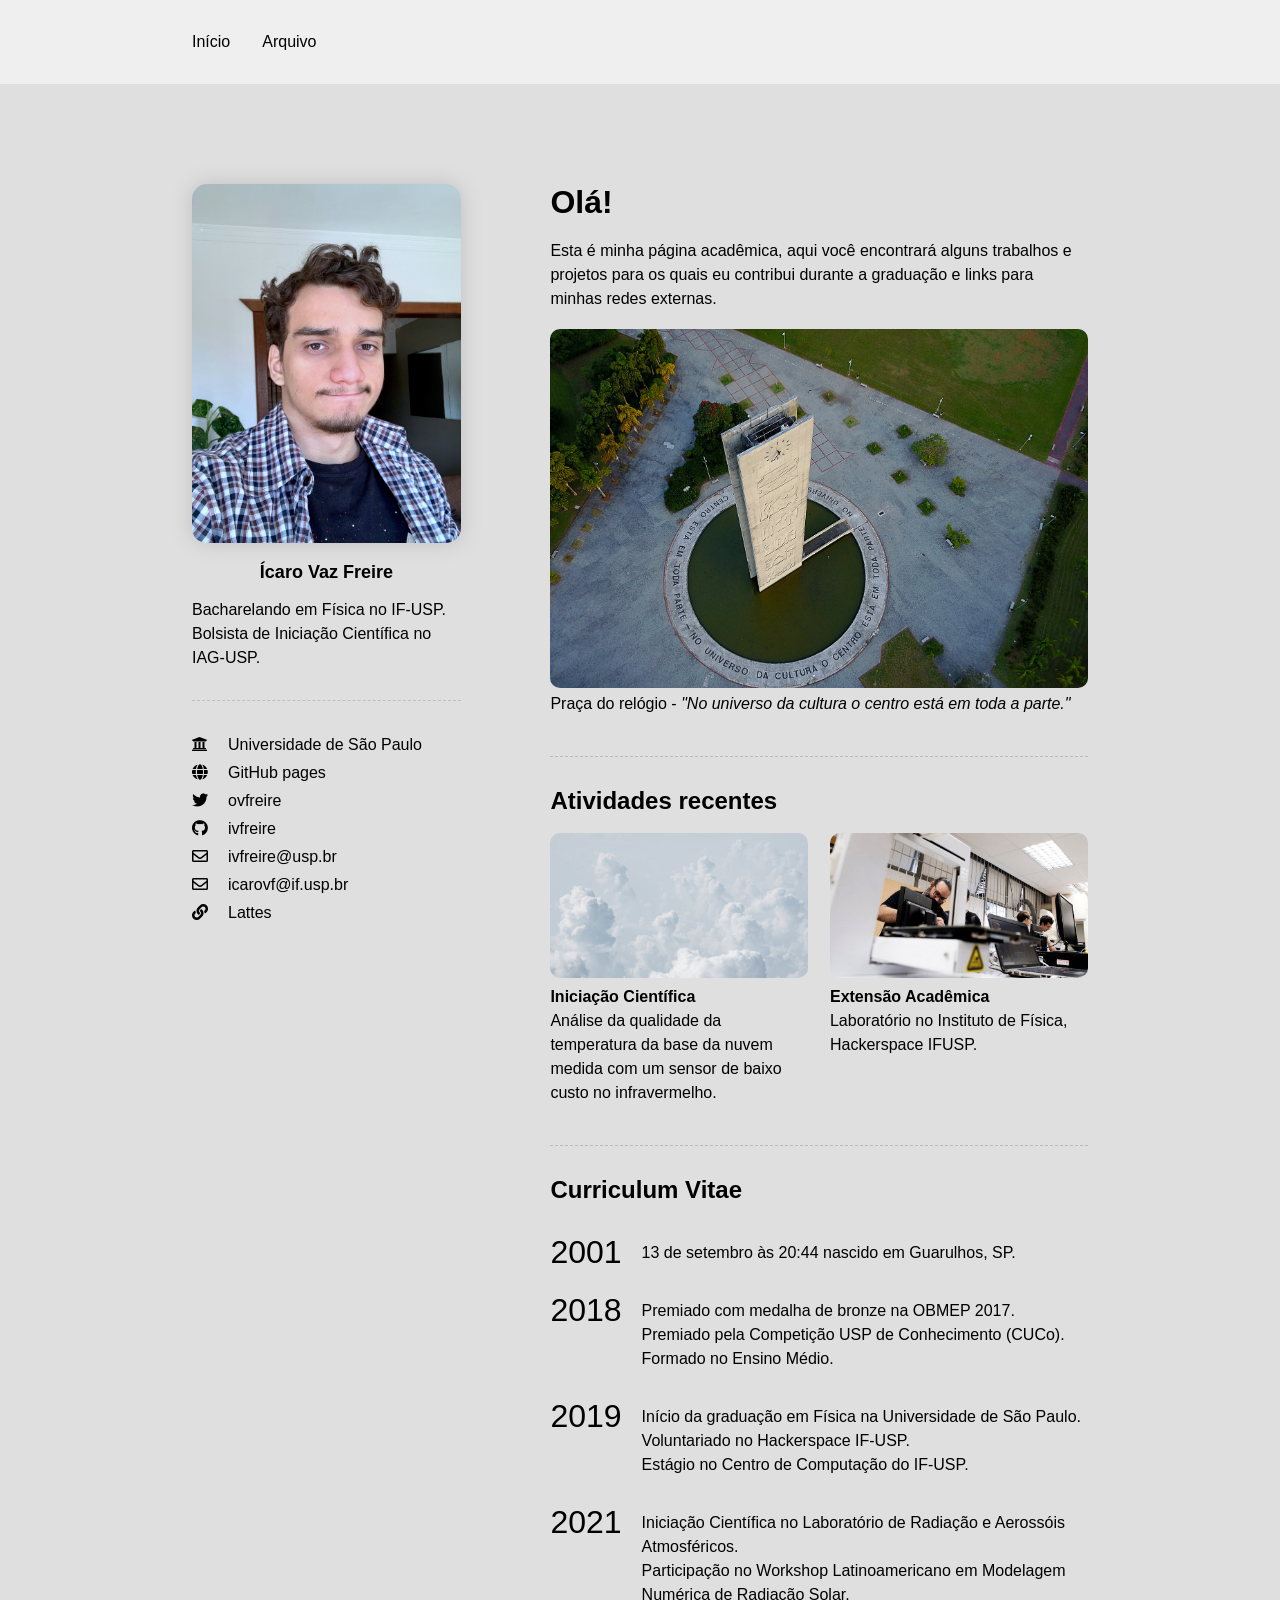
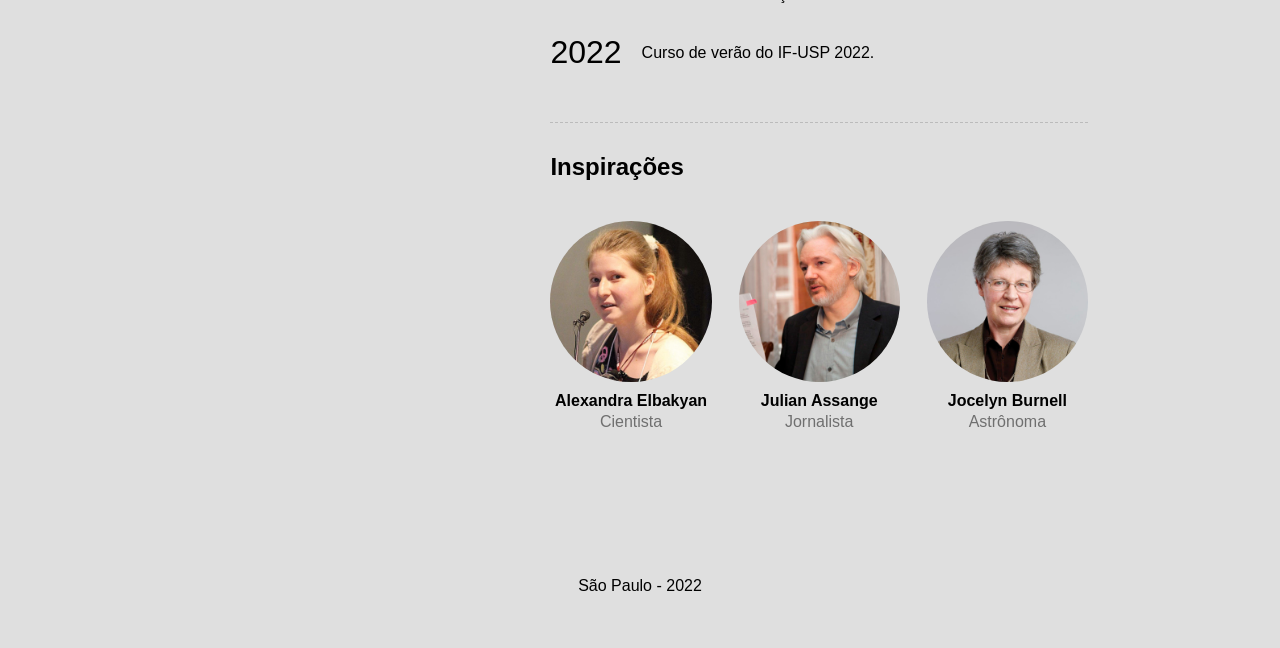
==== index.html @ 35e3eb3f "update" ====
<!DOCTYPE html>
<html lang="pt">
<head>
	<meta charset="UTF-8">
	<meta http-equiv="X-UA-Compatible" content="IE=edge">
	<meta name="viewport" content="width=device-width, initial-scale=1.0">
	<meta name="description" content="Homepage acadêmica de Ícaro Vaz Freire no Instituto de Física da Universidade de São Paulo.">
	<title>Ícaro Freire</title>
	<link rel="stylesheet" href="css/style.css">
	<link rel="stylesheet" href="css/homepage.css">
	<link rel="stylesheet" href="https://use.fontawesome.com/releases/v5.15.4/css/all.css" integrity="sha384-DyZ88mC6Up2uqS4h/KRgHuoeGwBcD4Ng9SiP4dIRy0EXTlnuz47vAwmeGwVChigm" crossorigin="anonymous">
</head>
<body>
	<div class="page">
		<nav class='navigation'>
			<div class='column'>
				<ul class='menu'>
					<a href='$domain'><li>Início</li></a>
					<a href='$domain/archive'><li>Arquivo</li></a>
				</ul>
				<!-- <a href='$domain/en'>English</a> -->
			</div>
		</nav>
		<div class="column">
			<div class="container">
				<div class="left">
					<div class="menu">
						<div class="gadget profile">
							<div class="picture"><img src="images/profile.jpg" alt="icaro vaz freire"></div>
							<div class="name"><span>Ícaro Vaz Freire</span></div>
							<div class="description"><p>Bacharelando em Física no IF-USP.<br>Bolsista de Iniciação Científica no IAG-USP.</p></div>
						</div>
						<div class="gadget socials">
							<ul class="socials">
								<a href="https://www5.usp.br/"><li><i class="fas fa-university"></i>Universidade de São Paulo</li></a>
								<a href="https://ivfreire.github.io/"><li><i class="fas fa-globe"></i>GitHub pages</li></a>
								<a href="https://twitter.com/ovfreire"><li><i class="fab fa-twitter"></i>ovfreire</li></a>
								<a href="https://github.com/ivfreire"><li><i class="fab fa-github"></i>ivfreire</li></a>
								<a href="mailto:ivfreire@usp.br"><li><i class="far fa-envelope"></i>ivfreire@usp.br</li></a>
								<a href="mailto:icarovf@if.usp.br"><li><i class="far fa-envelope"></i>icarovf@if.usp.br</li></a>
								<a href="http://lattes.cnpq.br/2108666866605794"><li><i class="fas fa-link"></i>Lattes</li></a>
							</ul>
						</div>
					</div>
				</div>
				<div class="right">
					<div class="gadget header">
						<h1>Olá!</h1><br>
						<p>Esta é minha página acadêmica, aqui você encontrará alguns trabalhos e projetos para os quais eu contribui durante a graduação e links para minhas redes externas.</p><br>
						<img src="images/clocksquare.jpg" alt="praça do relógio">
						<p>Praça do relógio - <i>"No universo da cultura o centro está em toda a parte."</i></p>
					</div>
					<div class="gadget activities">
						<h2>Atividades recentes</h2><br>
						<div class="holder">
							<a href="#"><div class="activity">
								<img src="projects/lraa/header.jpg">
								<span>Iniciação Científica</span>
								<p>Análise da qualidade da temperatura da base da nuvem medida com um sensor de baixo custo no infravermelho.</p>
							</div></a>
							<a href="https://www2.if.usp.br/~hackersp"><div class="activity">
								<img src="projects/hackerspace/header.jpg">
								<span>Extensão Acadêmica</span>
								<p>Laboratório no Instituto de Física, Hackerspace IFUSP.</p>
							</div></a>
						</div>
					</div>
					<div class="gadget cv">
						<h2>Curriculum Vitae</h2>
						<div id="cv">
							<div class="year">
								<div class="marker"><span>2001</span></div>
								<div class="text">
									<ul>
										<li><p>13 de setembro às 20:44 nascido em Guarulhos, SP.</p></li>
									</ul>
								</div>
							</div>
							<div class="year">
								<div class="marker"><span>2018</span></div>
								<div class="text">
									<ul>
										<li><p>Premiado com medalha de bronze na OBMEP 2017.</p></li>
										<li><p>Premiado pela Competição USP de Conhecimento (CUCo).</p></li>
										<li><p>Formado no Ensino Médio.</p></li>
									</ul>
								</div>
							</div>
							<div class="year">
								<div class="marker"><span>2019</span></div>
								<div class="text">
									<ul>
										<li><p>Início da graduação em Física na Universidade de São Paulo.</p></li>
										<li><p>Voluntariado no Hackerspace IF-USP.</p></li>
										<li><p>Estágio no Centro de Computação do IF-USP.</p></li>
									</ul>
								</div>
							</div>
							<div class="year">
								<div class="marker"><span>2021</span></div>
								<div class="text">
									<ul>
										<li><p>Iniciação Científica no Laboratório de Radiação e Aerossóis Atmosféricos.</p></li>
										<li><p>Participação no Workshop Latinoamericano em Modelagem Numérica de Radiação Solar.</p></li>
									</ul>
								</div>
							</div>
							<div class="year">
								<div class="marker"><span>2022</span></div>
								<div class="text">
									<ul>
										<li><p>Curso de verão do IF-USP 2022.</p></li>
									</ul>
								</div>
							</div>
						</div>
					</div>
					<div class="gadget inpirations">
						<h2>Inspirações</h2>
						<div class="inspiring">
							<div>
								<img src="images/people/alexandra.jpg">
								<span>Alexandra Elbakyan</span>
								<p>Cientista</p>
							</div>
							<div>
								<img src="images/people/julian.jpg">
								<span>Julian Assange</span>
								<p>Jornalista</p>
							</div>
							<div>
								<img src="images/people/jocelyn.jpg">
								<span>Jocelyn Burnell</span>
								<p>Astrônoma</p>
							</div>
						</div>
					</div>
				</div>
			</div>
		</div>
		<footer>
			<div class='column'>
				<div class='bottom-bar'>
					<p>São Paulo - 2022</p>
				</div>
			</div>
		</footer>
	</div>
	<script src="https://code.jquery.com/jquery-3.6.0.js" integrity="sha256-H+K7U5CnXl1h5ywQfKtSj8PCmoN9aaq30gDh27Xc0jk=" crossorigin="anonymous"></script>
	<script src="js/cmd.js"></script>
	<script src="js/index.js"></script>
</body>
</html>
---- css/style.css ----
* {
	margin: 0;
	padding: 0;
	font-family: -apple-system, BlinkMacSystemFont, 'Segoe UI', Roboto, Oxygen, Ubuntu, Cantarell, 'Open Sans', 'Helvetica Neue', sans-serif;
}

body { background-color: #DFDFDF; }

p, a {
	font-size: 16px;
	line-height: 24px;
}

div.page { width: 100%; }


div.column {
	width: 70%;
	padding: 0 15%;
}

nav.navigation {
	background-color: #EFEFEF;
	padding: 30px 0;
}


nav.navigation div.column {
	display: flex;
	flex-flow: row wrap;
	justify-content: space-between;
}

nav.navigation ul.menu {
	display: flex;
	list-style-type: none;
}

nav.navigation a { text-decoration: none; color: #000000; }
nav.navigation a:hover { text-decoration: underline; }
nav.navigation ul.menu li { padding: 0 32px; }
nav.navigation ul.menu li:first-child { padding-left: 0; }

div.container {
	width: 100%;
	display: flex;
	flex-flow: row wrap;
	justify-content: space-between;
	padding: 100px 0;
}

div.container > div.left { width: 30%; }
div.container > div.right { width: 60%; }

div.container img { width: 100%; border-radius: 10px; }

footer {
	padding: 10px 0 50px 0;
	text-align: center;
}

@media screen and (max-width: 1200px) {
	div.column { width: 90%; padding: 0 5%; }
	div.container { padding-top: 5%; }
	div.container > div.left { width: 35%; }
}

@media screen and (max-width: 624px) {
	div.column { width: 80%; padding: 0 10%; }
	div.container { flex-flow: column; padding: 10% 0 0 0; }
	div.container > div.left { width: 100%; }
	div.container > div.right { width: 100%; padding: 0; }
}
---- css/homepage.css ----
div.right div.gadget {
	margin-top: 40px;
	padding-top: 30px;
	border-top: 1px dashed #bbb;
}
div.right div.gadget:first-of-type { margin-top: 0; padding-top: 0; border-top: hidden; }

div.menu {
	width: 100%;
	display: flex;
	flex-direction: column;
}

div.menu > div.gadget {
	width: 100%;
	padding: 30px 0;
	border-bottom: 1px dashed #BFBFBF;
}
div.menu > div.gadget:first-of-type { padding-top: 0;  }
div.menu > div.gadget:last-of-type { border-bottom: 0; }

div.profile div.picture img {
	width: 100%;
	box-shadow: #BFBFBF 0 0 20px;
	border-radius: 15px;
}

div.profile div.name {
	text-align: center;
	padding: 15px 0;
}

div.profile div.name span {
	font-size: 18px;
	font-weight: bold;
}

div.socials ul.socials { list-style-type: none; }
div.socials ul.socials a { text-decoration: none; color: #000000;}
div.socials ul.socials a:hover { text-decoration: underline;}
div.socials ul.socials li {
	padding: 2px 0;
	font-size: 16px;
}

div.socials ul.socials li i {
	margin-right: 20px;
}

div.right > div.gadget { margin-bottom: 30px; }

div.header img { border-radius: 10px; }

div.activities div.holder {
	display: flex;
	justify-content: space-between;
}

div.activities div.holder a { width: 48%; text-decoration: none; color: black; }
div.activities div.holder a:hover { text-decoration: underline; }
div.activities div.holder div.activity span { font-weight: bold; }

div#cv {
	padding-top: 20px;
	width: 100%;
	display: flex;
	flex-direction: column;
}

div#cv div.year {
	width: 100%;
	display: flex;
	padding: 10px 0;
}

div#cv div.year div.marker {
	padding: 0 20px 0 0;
	font-size: 32px;
}

div#cv div.year div.text { padding: 7px 0; }
div#cv div.year div.text ul { list-style-type: none; }

div.inspiring {
	padding-top: 40px;
	width: 100%;
	display: flex;
	justify-content: space-between;
}

div.inspiring div {
	width: 30%;
	display: flex;
	flex-direction: column;
	text-align: center;
}

div.inspiring div img {
	border-radius: 100%;
	margin-bottom: 10px;
}

div.inspiring div span { font-weight: bold; }
div.inspiring div p { color: rgba(0, 0, 0, 0.5); }


@media screen and (max-width: 624px) {
	div.symbols img {
		width: 100%;
		height: auto;
		margin-bottom: 32px;
	}
	
	div.profile div.picture img { width: 100%; }
}
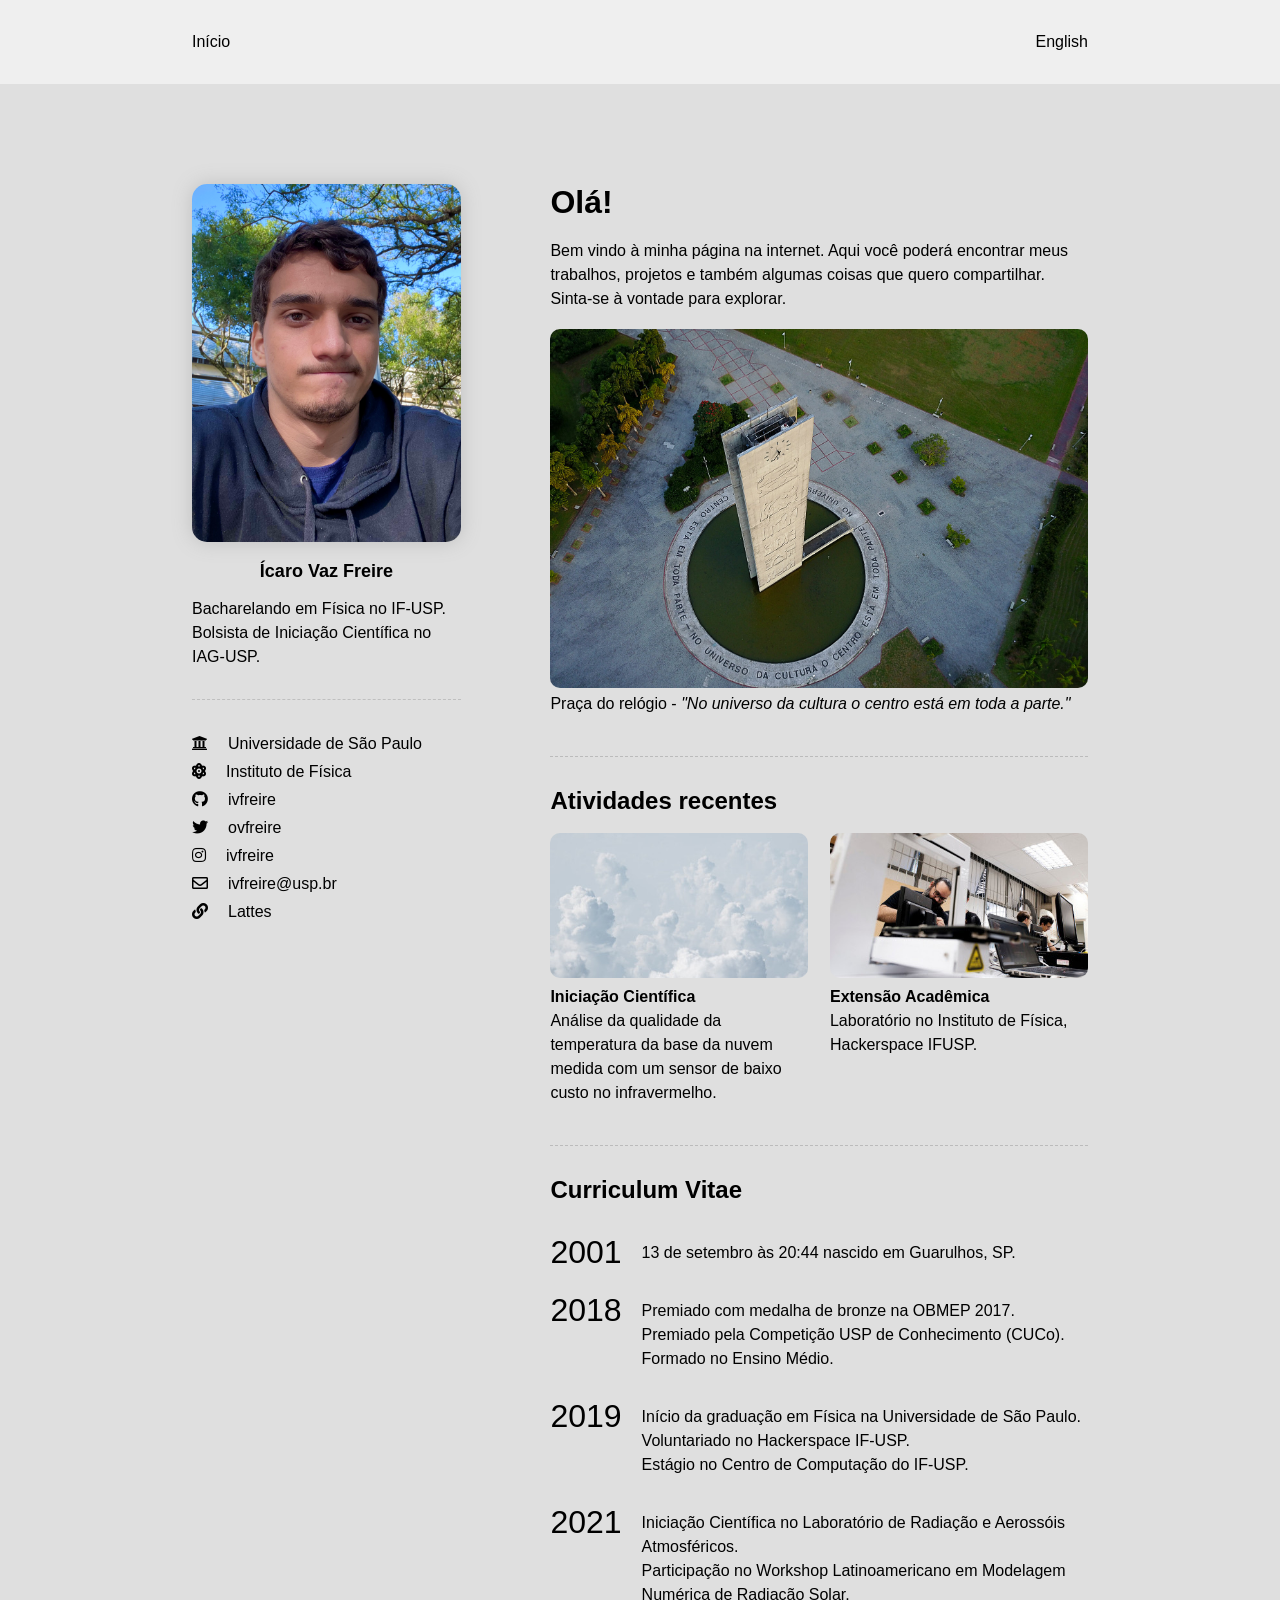
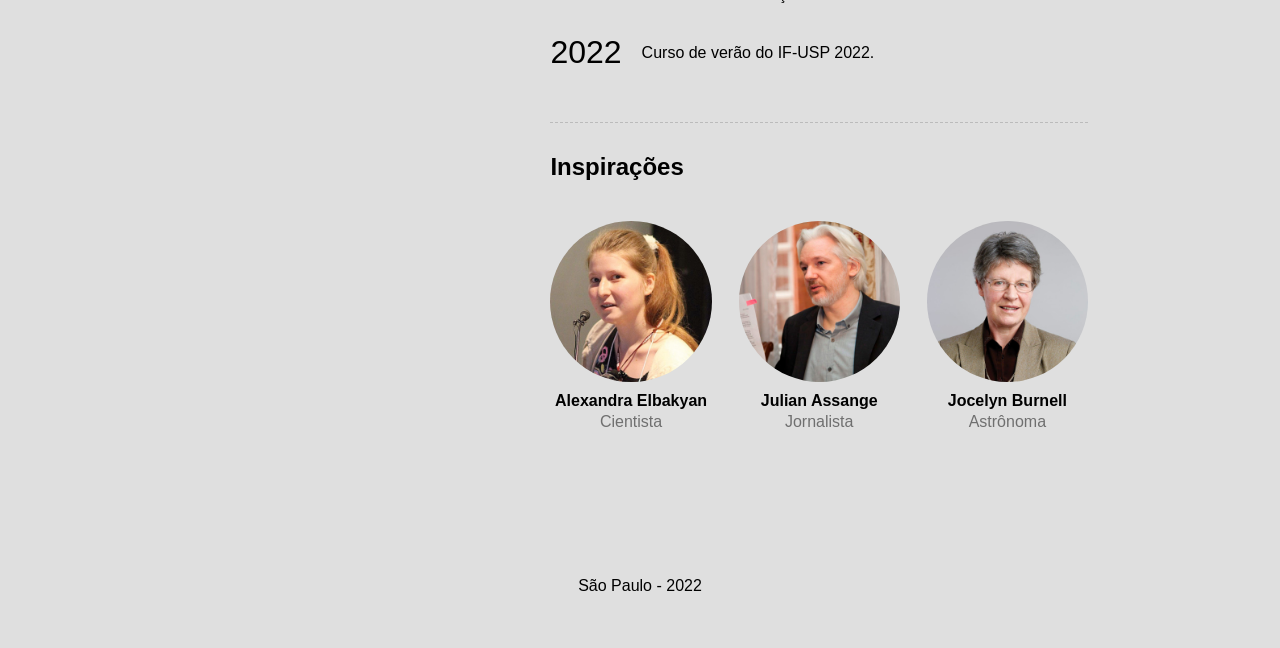
==== commit c425abf1: "new website" ====
--- a/index.html
+++ b/index.html
@@ -15,10 +15,9 @@
 		<nav class='navigation'>
 			<div class='column'>
 				<ul class='menu'>
-					<a href='$domain'><li>Início</li></a>
-					<a href='$domain/archive'><li>Arquivo</li></a>
+					<a href=''><li>Início</li></a>
 				</ul>
-				<!-- <a href='$domain/en'>English</a> -->
+				<a href='/en'>English</a>
 			</div>
 		</nav>
 		<div class="column">
@@ -33,11 +32,12 @@
 						<div class="gadget socials">
 							<ul class="socials">
 								<a href="https://www5.usp.br/"><li><i class="fas fa-university"></i>Universidade de São Paulo</li></a>
-								<a href="https://ivfreire.github.io/"><li><i class="fas fa-globe"></i>GitHub pages</li></a>
+								<a href="https://portal.if.usp.br/"><li><i class="fas fa-atom"></i>Instituto de Física</li></a>
+								<!-- <a href="https://ivfreire.github.io/"><li><i class="fas fa-globe"></i>GitHub pages</li></a> -->
+								<a href="https://github.com/ivfreire"><li><i class="fab fa-github"></i>ivfreire</li></a>
 								<a href="https://twitter.com/ovfreire"><li><i class="fab fa-twitter"></i>ovfreire</li></a>
-								<a href="https://github.com/ivfreire"><li><i class="fab fa-github"></i>ivfreire</li></a>
+								<a href="https://instagram.com/ivfreire"><li><i class="fab fa-instagram"></i>ivfreire</li></a>
 								<a href="mailto:ivfreire@usp.br"><li><i class="far fa-envelope"></i>ivfreire@usp.br</li></a>
-								<a href="mailto:icarovf@if.usp.br"><li><i class="far fa-envelope"></i>icarovf@if.usp.br</li></a>
 								<a href="http://lattes.cnpq.br/2108666866605794"><li><i class="fas fa-link"></i>Lattes</li></a>
 							</ul>
 						</div>
@@ -46,14 +46,14 @@
 				<div class="right">
 					<div class="gadget header">
 						<h1>Olá!</h1><br>
-						<p>Esta é minha página acadêmica, aqui você encontrará alguns trabalhos e projetos para os quais eu contribui durante a graduação e links para minhas redes externas.</p><br>
+						<p>Bem vindo à minha página na internet. Aqui você poderá encontrar meus trabalhos, projetos e também algumas coisas que quero compartilhar. Sinta-se à vontade para explorar.</p><br>
 						<img src="images/clocksquare.jpg" alt="praça do relógio">
 						<p>Praça do relógio - <i>"No universo da cultura o centro está em toda a parte."</i></p>
 					</div>
 					<div class="gadget activities">
 						<h2>Atividades recentes</h2><br>
 						<div class="holder">
-							<a href="#"><div class="activity">
+							<a href=""><div class="activity">
 								<img src="projects/lraa/header.jpg">
 								<span>Iniciação Científica</span>
 								<p>Análise da qualidade da temperatura da base da nuvem medida com um sensor de baixo custo no infravermelho.</p>
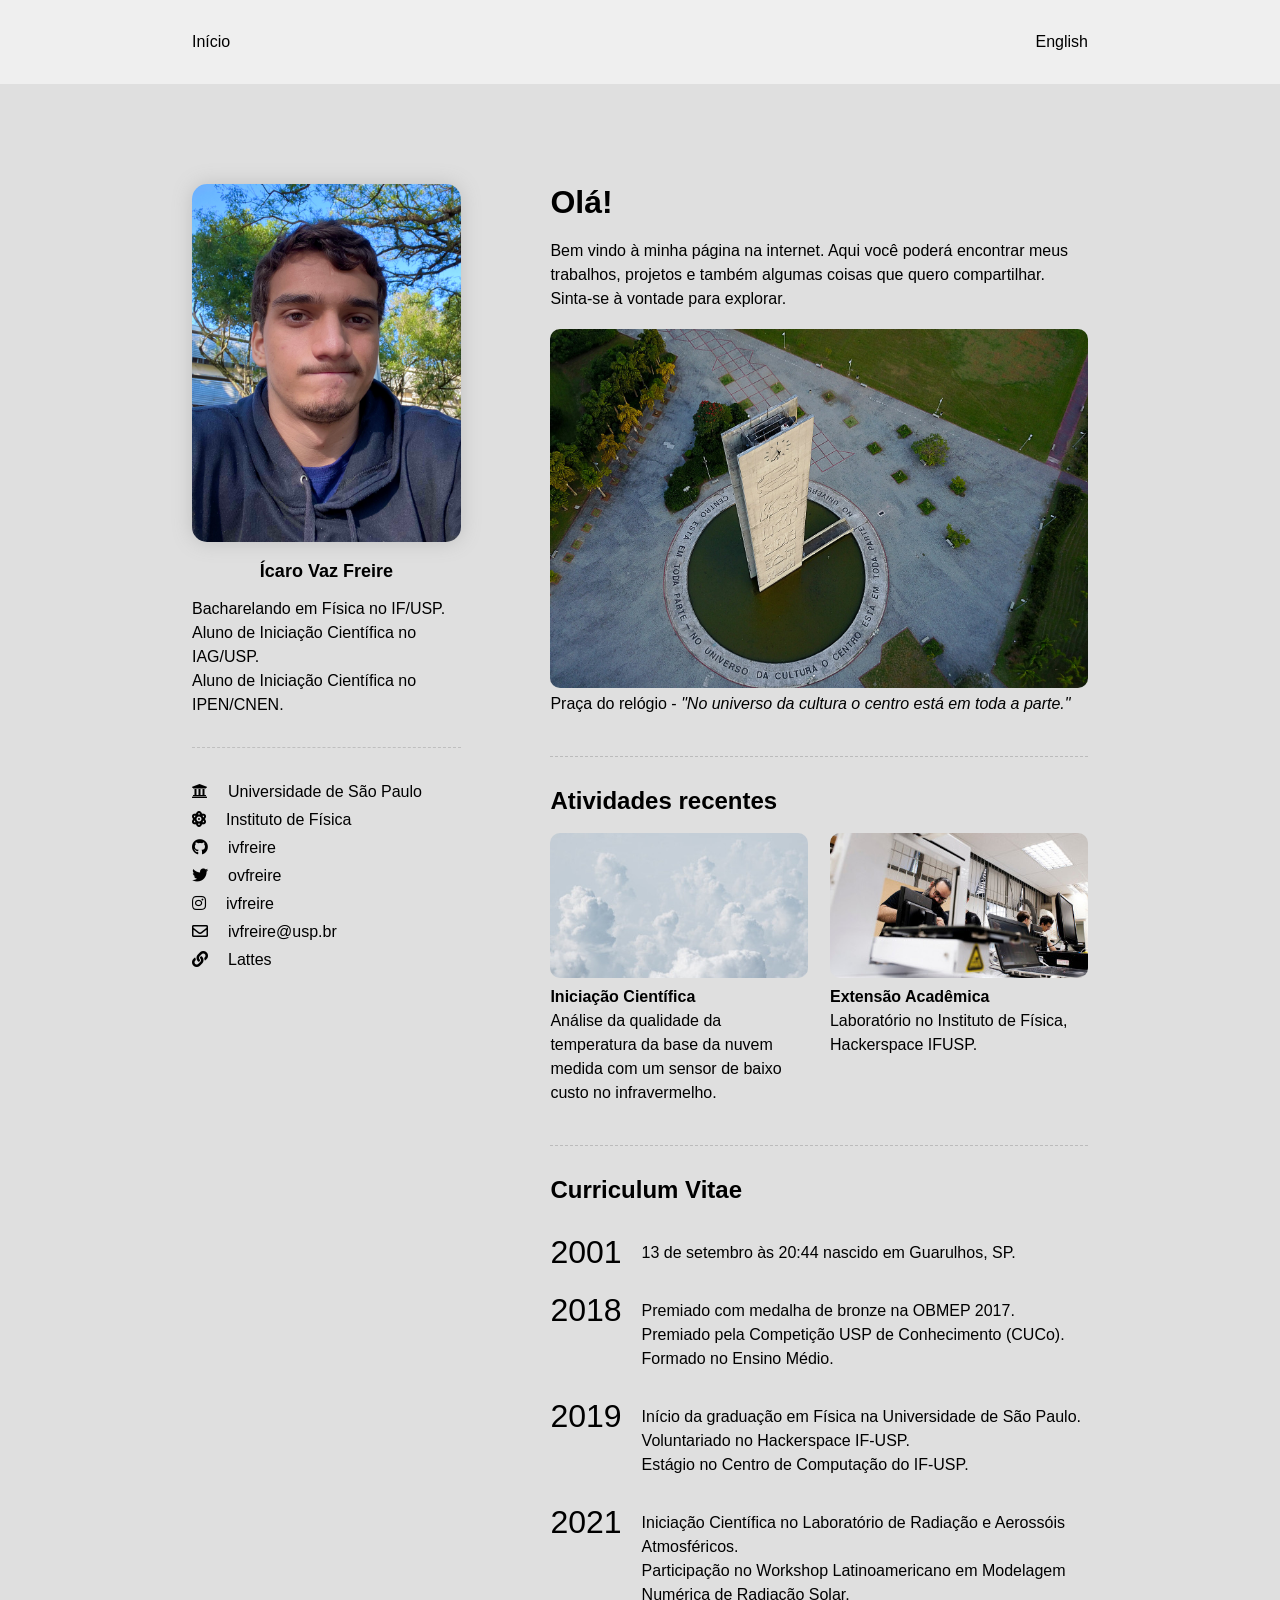
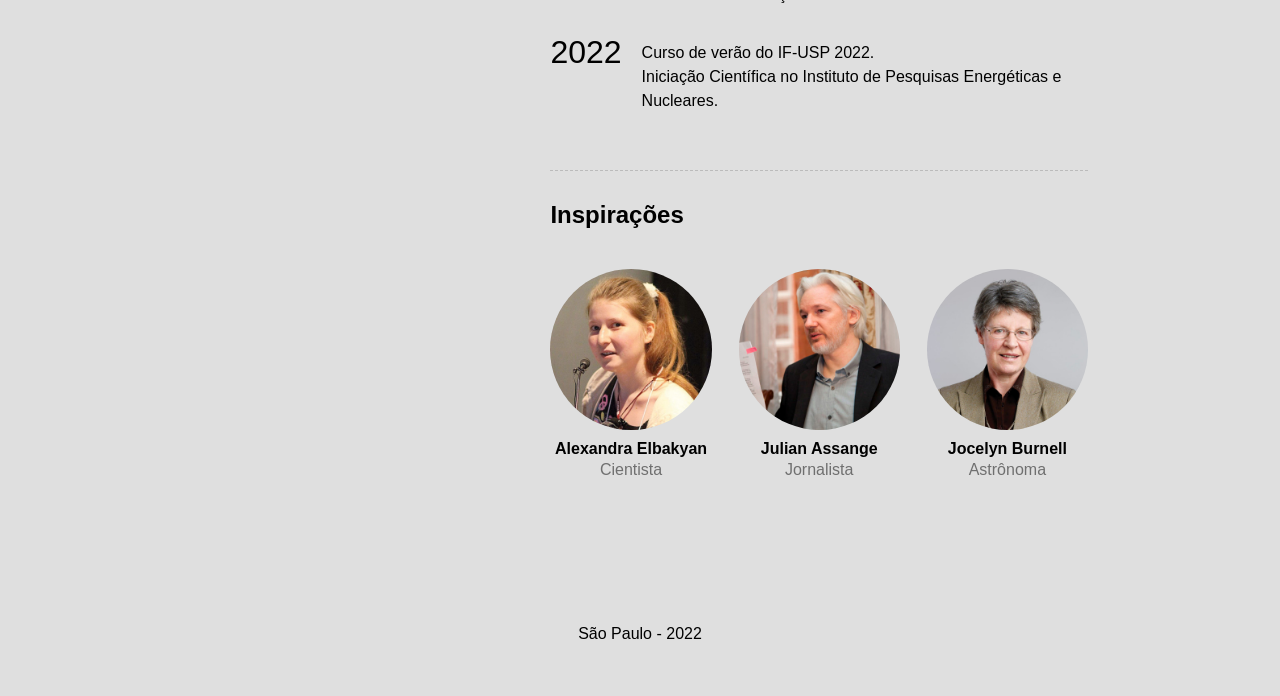
==== commit 5b6028bf: "updates" ====
--- a/index.html
+++ b/index.html
@@ -27,7 +27,7 @@
 						<div class="gadget profile">
 							<div class="picture"><img src="images/profile.jpg" alt="icaro vaz freire"></div>
 							<div class="name"><span>Ícaro Vaz Freire</span></div>
-							<div class="description"><p>Bacharelando em Física no IF-USP.<br>Bolsista de Iniciação Científica no IAG-USP.</p></div>
+							<div class="description"><p>Bacharelando em Física no IF/USP.<br>Aluno de Iniciação Científica no IAG/USP.<br>Aluno de Iniciação Científica no IPEN/CNEN.</p></div>
 						</div>
 						<div class="gadget socials">
 							<ul class="socials">
@@ -110,6 +110,7 @@
 								<div class="text">
 									<ul>
 										<li><p>Curso de verão do IF-USP 2022.</p></li>
+										<li><p>Iniciação Científica no Instituto de Pesquisas Energéticas e Nucleares.</p></li>
 									</ul>
 								</div>
 							</div>
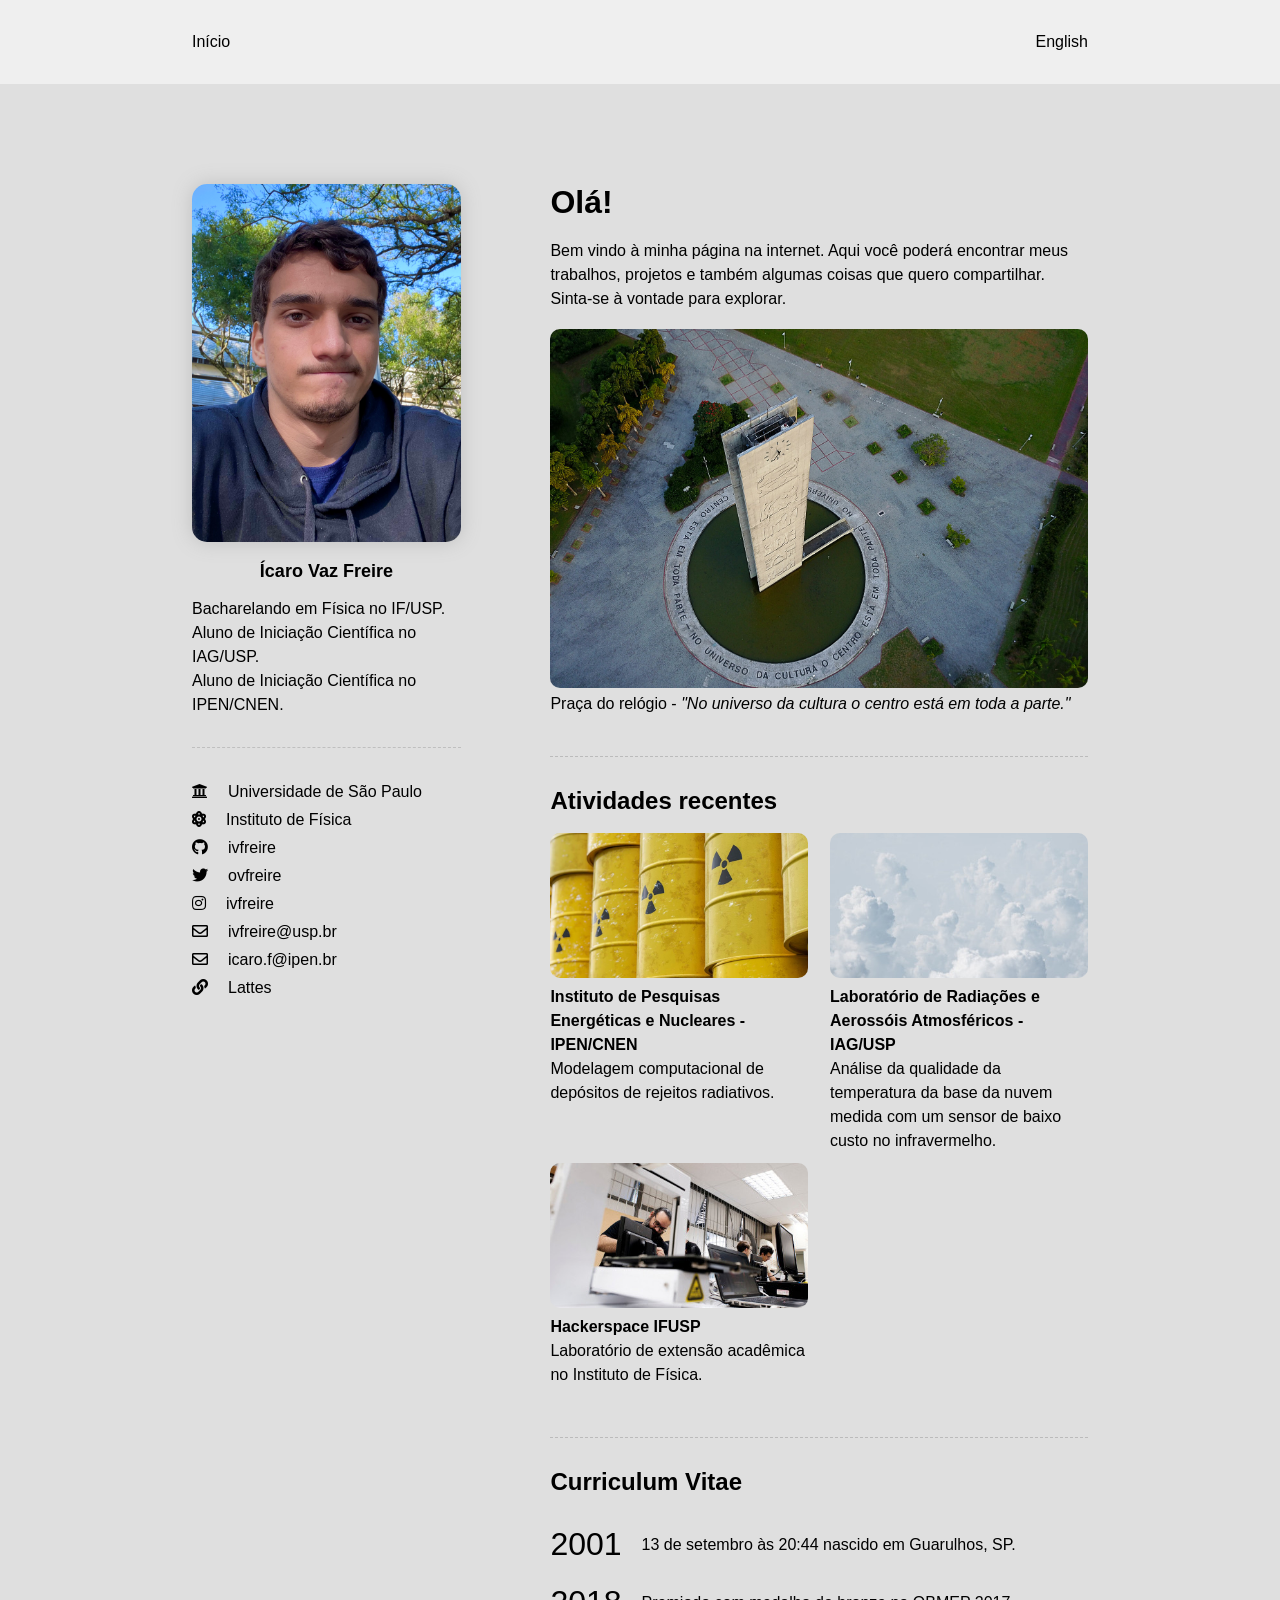
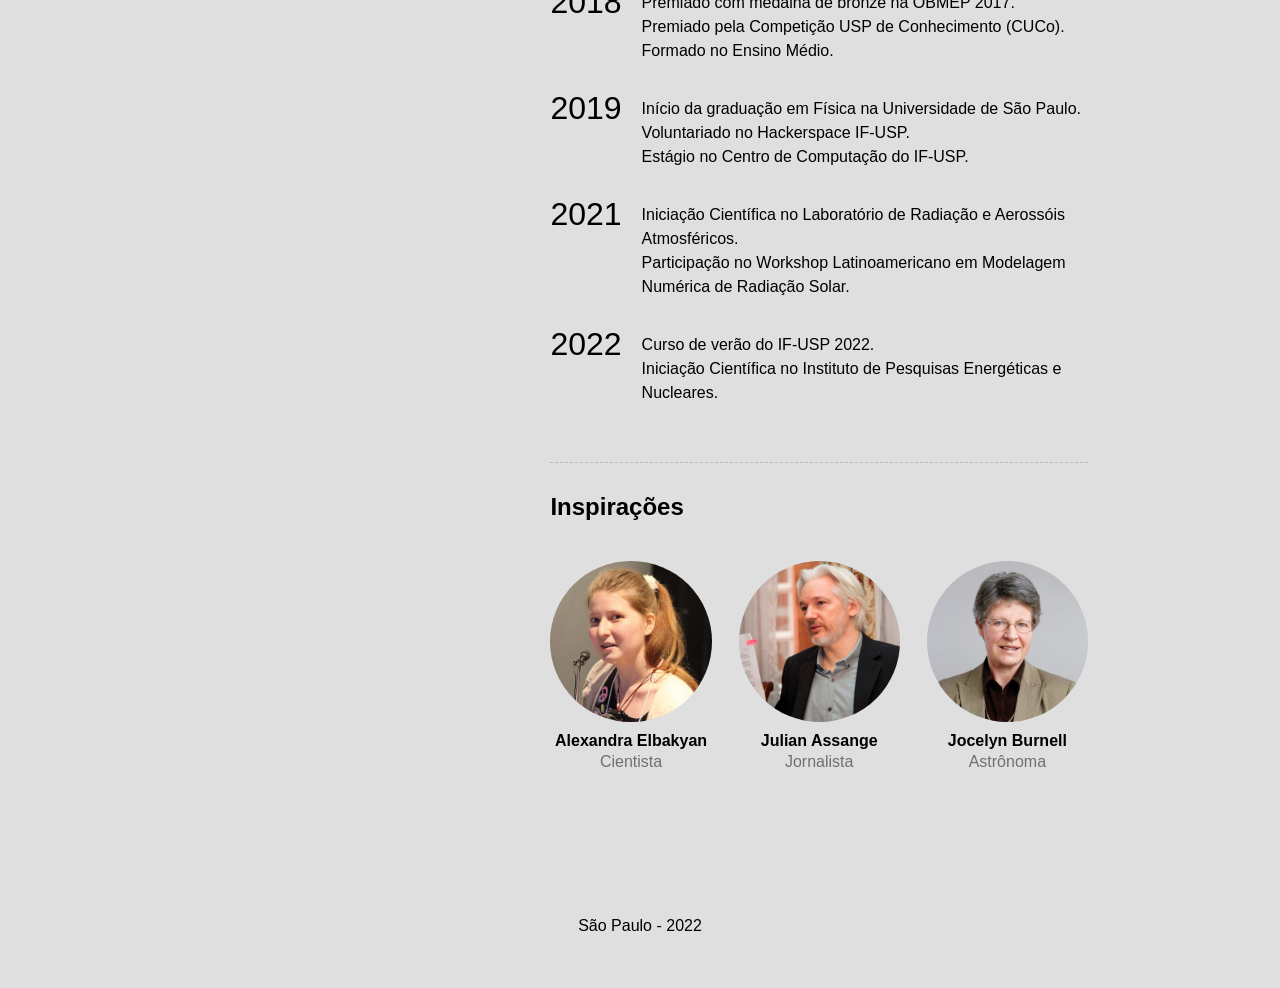
==== commit 816a1773: "Update index.html" ====
--- a/index.html
+++ b/index.html
@@ -9,6 +9,8 @@
 	<link rel="stylesheet" href="css/style.css">
 	<link rel="stylesheet" href="css/homepage.css">
 	<link rel="stylesheet" href="https://use.fontawesome.com/releases/v5.15.4/css/all.css" integrity="sha384-DyZ88mC6Up2uqS4h/KRgHuoeGwBcD4Ng9SiP4dIRy0EXTlnuz47vAwmeGwVChigm" crossorigin="anonymous">
+	<link rel="shortcut icon" href="images/favicon.png" type="image/x-icon">
+	<meta name="google-site-verification" content="3Cpl3ozutCq60xxQtbaWprLJN7LjnHjYHBF-gkZYO9Q" />
 </head>
 <body>
 	<div class="page">
@@ -38,6 +40,7 @@
 								<a href="https://twitter.com/ovfreire"><li><i class="fab fa-twitter"></i>ovfreire</li></a>
 								<a href="https://instagram.com/ivfreire"><li><i class="fab fa-instagram"></i>ivfreire</li></a>
 								<a href="mailto:ivfreire@usp.br"><li><i class="far fa-envelope"></i>ivfreire@usp.br</li></a>
+								<a href="mailto:icaro.f@ipen.br"><li><i class="far fa-envelope"></i>icaro.f@ipen.br</li></a>
 								<a href="http://lattes.cnpq.br/2108666866605794"><li><i class="fas fa-link"></i>Lattes</li></a>
 							</ul>
 						</div>
@@ -54,14 +57,19 @@
 						<h2>Atividades recentes</h2><br>
 						<div class="holder">
 							<a href=""><div class="activity">
+								<img src="projects/ipen/header.jpg">
+								<span>Instituto de Pesquisas Energéticas e Nucleares - IPEN/CNEN</span>
+								<p>Modelagem computacional de depósitos de rejeitos radiativos.</p>
+							</div></a>
+							<a href="https://github.com/ivfreire/IRsensor"><div class="activity">
 								<img src="projects/lraa/header.jpg">
-								<span>Iniciação Científica</span>
+								<span>Laboratório de Radiações e Aerossóis Atmosféricos - IAG/USP</span>
 								<p>Análise da qualidade da temperatura da base da nuvem medida com um sensor de baixo custo no infravermelho.</p>
 							</div></a>
 							<a href="https://www2.if.usp.br/~hackersp"><div class="activity">
 								<img src="projects/hackerspace/header.jpg">
-								<span>Extensão Acadêmica</span>
-								<p>Laboratório no Instituto de Física, Hackerspace IFUSP.</p>
+								<span>Hackerspace IFUSP</span>
+								<p>Laboratório de extensão acadêmica no Instituto de Física.</p>
 							</div></a>
 						</div>
 					</div>
--- a/css/homepage.css
+++ b/css/homepage.css
@@ -53,10 +53,11 @@
 
 div.activities div.holder {
 	display: flex;
+	flex-flow: row wrap;
 	justify-content: space-between;
 }
 
-div.activities div.holder a { width: 48%; text-decoration: none; color: black; }
+div.activities div.holder a { margin-bottom: 10px; width: 48%; text-decoration: none; color: black; }
 div.activities div.holder a:hover { text-decoration: underline; }
 div.activities div.holder div.activity span { font-weight: bold; }
 
